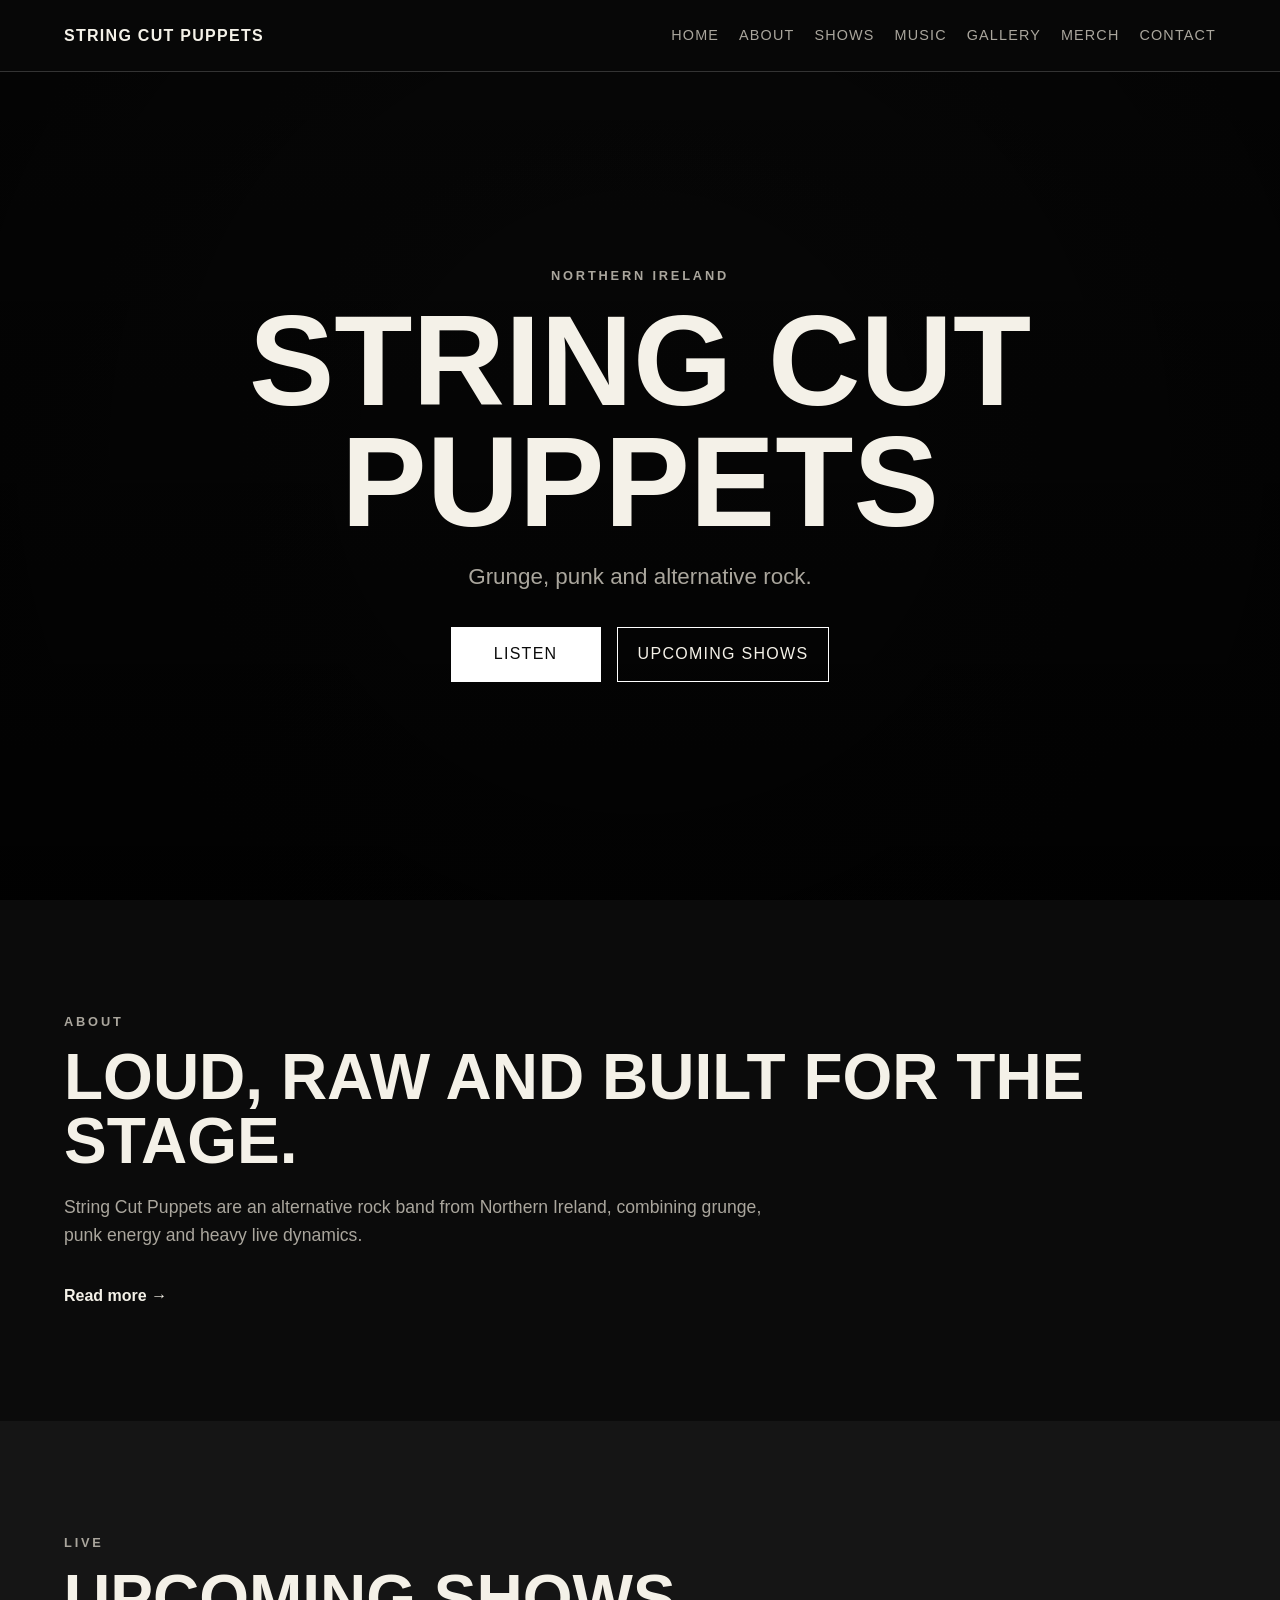
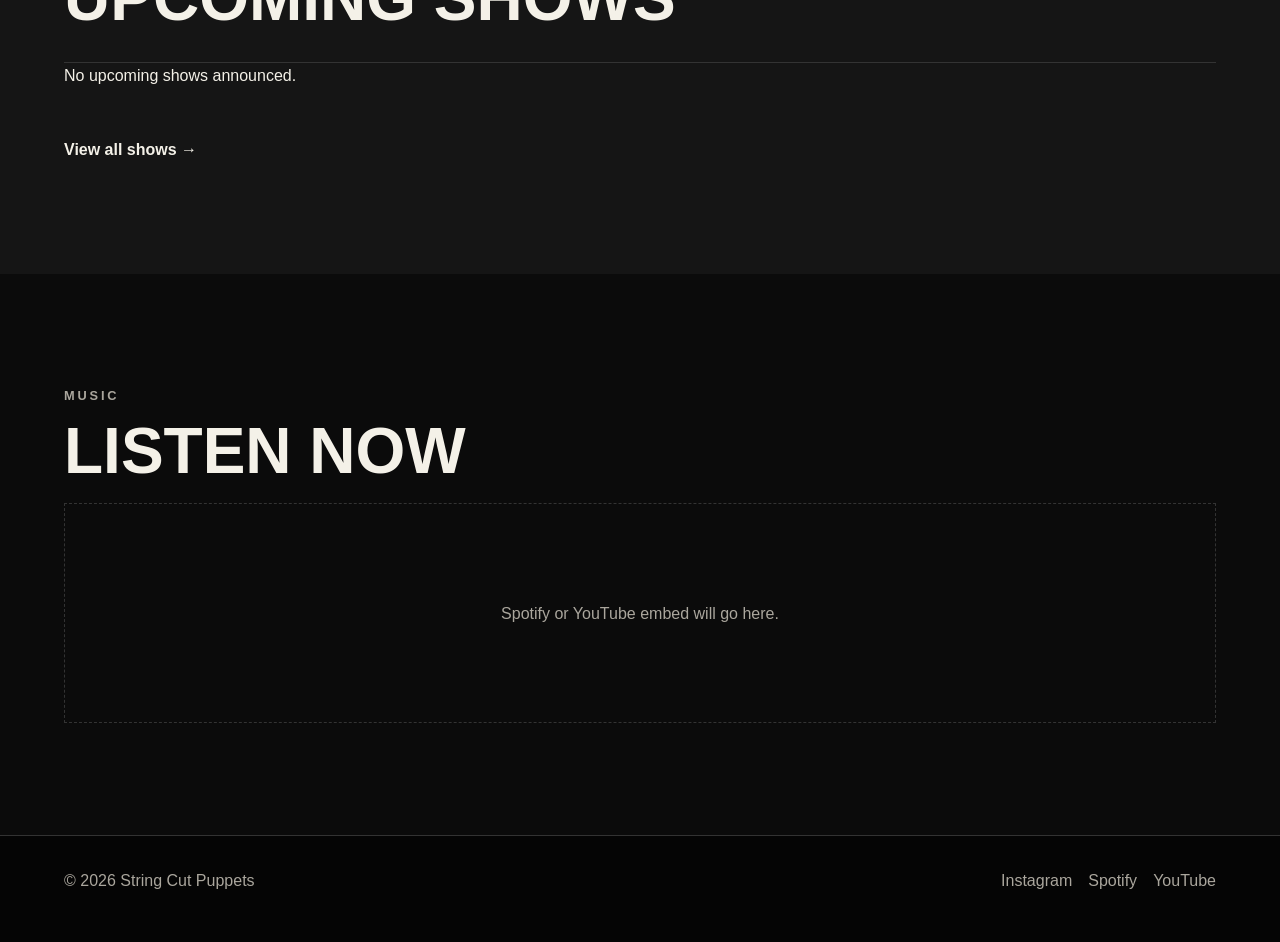
==== index.html @ 91663917 "Add project files." ====
<!DOCTYPE html>
<html lang="en">
<head>
    <meta charset="UTF-8">
    <meta
        name="viewport"
        content="width=device-width, initial-scale=1.0"
    >

    <title>String Cut Puppets</title>

    <meta
        name="description"
        content="Official website of Northern Irish alternative rock band String Cut Puppets."
    >

    <link rel="stylesheet" href="css/main.css">
</head>

<body>
    <div id="site-header"></div>

    <main>
        <section class="hero">
            <div class="hero-overlay"></div>

            <div class="hero-content">
                <p class="eyebrow">Northern Ireland</p>

                <h1>String Cut Puppets</h1>

                <p class="hero-tagline">
                    Grunge, punk and alternative rock.
                </p>

                <div class="hero-actions">
                    <a class="button button-primary" href="music.html">
                        Listen
                    </a>

                    <a class="button button-secondary" href="#upcoming-shows">
                        Upcoming Shows
                    </a>
                </div>
            </div>
        </section>

        <section class="section">
            <div class="section-inner">
                <p class="section-label">About</p>

                <h2>Loud, raw and built for the stage.</h2>

                <p class="section-copy">
                    String Cut Puppets are an alternative rock band from
                    Northern Ireland, combining grunge, punk energy and heavy
                    live dynamics.
                </p>

                <a class="text-link" href="about.html">
                    Read more →
                </a>
            </div>
        </section>

        <section id="upcoming-shows" class="section section-dark">
            <div class="section-inner">
                <p class="section-label">Live</p>
                <h2>Upcoming Shows</h2>

                <div id="gig-list" class="gig-list">
                    <p>Loading shows...</p>
                </div>

                <a class="text-link" href="gigs.html">
                    View all shows →
                </a>
            </div>
        </section>

        <section class="section">
            <div class="section-inner">
                <p class="section-label">Music</p>
                <h2>Listen now</h2>

                <div class="music-placeholder">
                    Spotify or YouTube embed will go here.
                </div>
            </div>
        </section>
    </main>

    <div id="site-footer"></div>

    <script src="js/components.js"></script>
    <script src="js/app.js"></script>
</body>
</html>
---- css/main.css ----
:root {
    --background: #0b0b0b;
    --surface: #151515;
    --text: #f4f1e8;
    --muted: #aaa69d;
    --accent: #ffffff;
    --border: #333333;
    --max-width: 1180px;
}

* {
    box-sizing: border-box;
}

html {
    scroll-behavior: smooth;
}

body {
    margin: 0;
    background: var(--background);
    color: var(--text);
    font-family: Arial, Helvetica, sans-serif;
    line-height: 1.6;
}

a {
    color: inherit;
}

img {
    display: block;
    max-width: 100%;
}

.site-header {
    position: fixed;
    z-index: 20;
    top: 0;
    left: 0;
    width: 100%;
    min-height: 72px;
    padding: 0 5%;
    display: flex;
    align-items: center;
    justify-content: space-between;
    gap: 2rem;
    background: rgba(8, 8, 8, 0.88);
    border-bottom: 1px solid var(--border);
    backdrop-filter: blur(12px);
}

.site-logo {
    font-weight: 800;
    text-decoration: none;
    letter-spacing: 0.08em;
}

.site-nav {
    display: flex;
    gap: 1.25rem;
}

.site-nav a {
    color: var(--muted);
    font-size: 0.9rem;
    text-decoration: none;
    text-transform: uppercase;
    letter-spacing: 0.08em;
}

.site-nav a:hover {
    color: var(--text);
}

.nav-toggle {
    display: none;
}

.hero {
    position: relative;
    min-height: 100vh;
    padding: 8rem 5% 5rem;
    display: grid;
    place-items: center;
    text-align: center;
    background:
        linear-gradient(rgba(0, 0, 0, 0.35), rgba(0, 0, 0, 0.8)),
        url("../images/hero.jpg") center / cover no-repeat;
}

.hero-overlay {
    position: absolute;
    inset: 0;
    background:
        radial-gradient(circle at center, transparent 20%, rgba(0, 0, 0, 0.5));
}

.hero-content {
    position: relative;
    z-index: 1;
    max-width: 900px;
}

.eyebrow,
.section-label {
    color: var(--muted);
    font-size: 0.8rem;
    font-weight: 700;
    text-transform: uppercase;
    letter-spacing: 0.22em;
}

h1,
h2,
p {
    margin-top: 0;
}

h1 {
    margin-bottom: 1rem;
    font-size: clamp(3rem, 10vw, 8rem);
    line-height: 0.95;
    text-transform: uppercase;
}

h2 {
    margin-bottom: 1.25rem;
    font-size: clamp(2rem, 5vw, 4rem);
    line-height: 1;
    text-transform: uppercase;
}

.hero-tagline {
    color: var(--muted);
    font-size: clamp(1rem, 2vw, 1.4rem);
}

.hero-actions {
    margin-top: 2rem;
    display: flex;
    justify-content: center;
    gap: 1rem;
    flex-wrap: wrap;
}

.button {
    min-width: 150px;
    padding: 0.85rem 1.25rem;
    border: 1px solid var(--accent);
    text-decoration: none;
    text-transform: uppercase;
    letter-spacing: 0.08em;
}

.button-primary {
    background: var(--accent);
    color: var(--background);
}

.button-secondary {
    background: transparent;
}

.section {
    padding: 7rem 5%;
}

.section-dark {
    background: var(--surface);
}

.section-inner {
    width: min(100%, var(--max-width));
    margin: 0 auto;
}

.section-copy {
    max-width: 700px;
    color: var(--muted);
    font-size: 1.1rem;
}

.text-link {
    display: inline-block;
    margin-top: 1rem;
    font-weight: 700;
    text-decoration: none;
}

.gig-list {
    margin: 2rem 0;
    border-top: 1px solid var(--border);
}

.gig-card {
    padding: 1.5rem 0;
    display: grid;
    grid-template-columns: 150px 1fr auto;
    align-items: center;
    gap: 1rem;
    border-bottom: 1px solid var(--border);
}

.gig-date,
.gig-location {
    color: var(--muted);
}

.music-placeholder {
    min-height: 220px;
    padding: 2rem;
    display: grid;
    place-items: center;
    color: var(--muted);
    border: 1px dashed var(--border);
}

.site-footer {
    padding: 2rem 5%;
    display: flex;
    justify-content: space-between;
    gap: 1rem;
    background: #050505;
    color: var(--muted);
    border-top: 1px solid var(--border);
}

.footer-links {
    display: flex;
    gap: 1rem;
}

.footer-links a {
    text-decoration: none;
}

@media (max-width: 760px) {
    .site-nav {
        display: none;
    }

    .nav-toggle {
        display: block;
        color: var(--text);
        background: transparent;
        border: 0;
        font-size: 1.5rem;
    }

    .gig-card {
        grid-template-columns: 1fr;
        gap: 0.25rem;
    }

    .site-footer {
        flex-direction: column;
    }
}
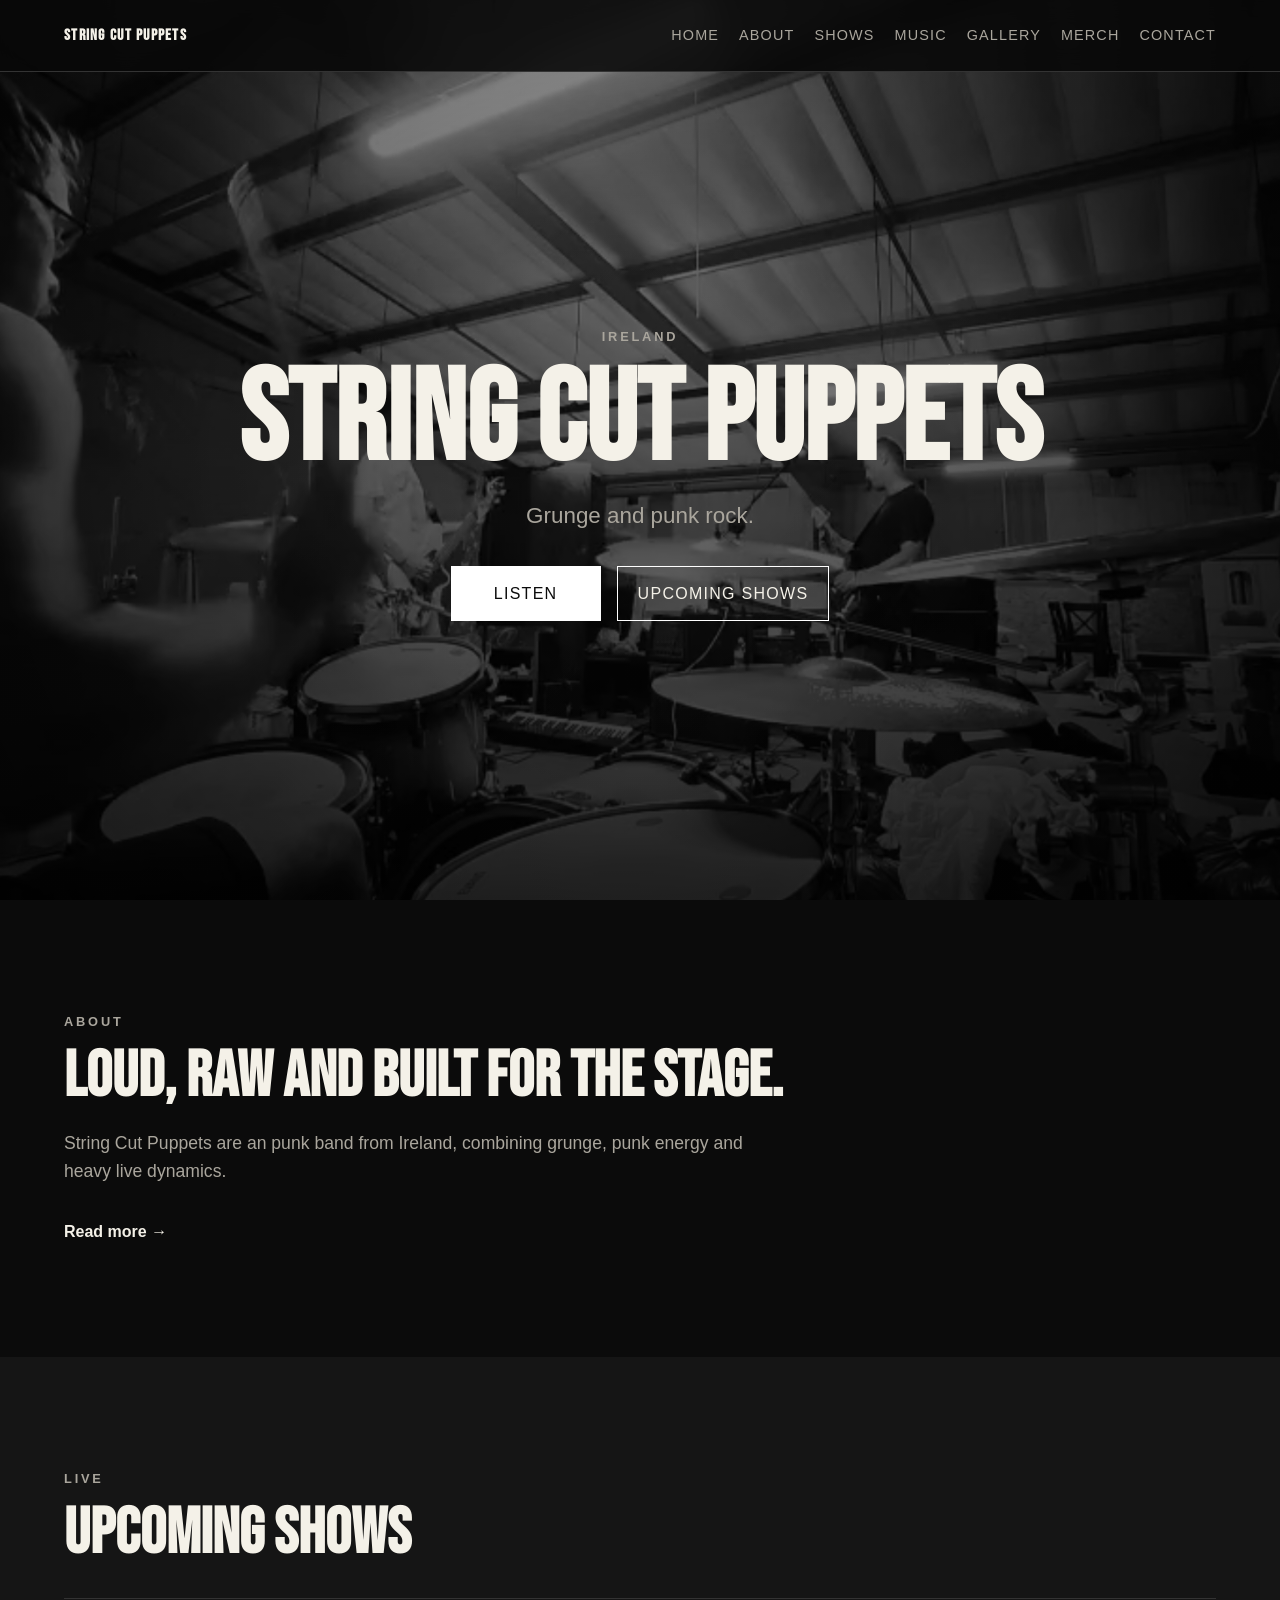
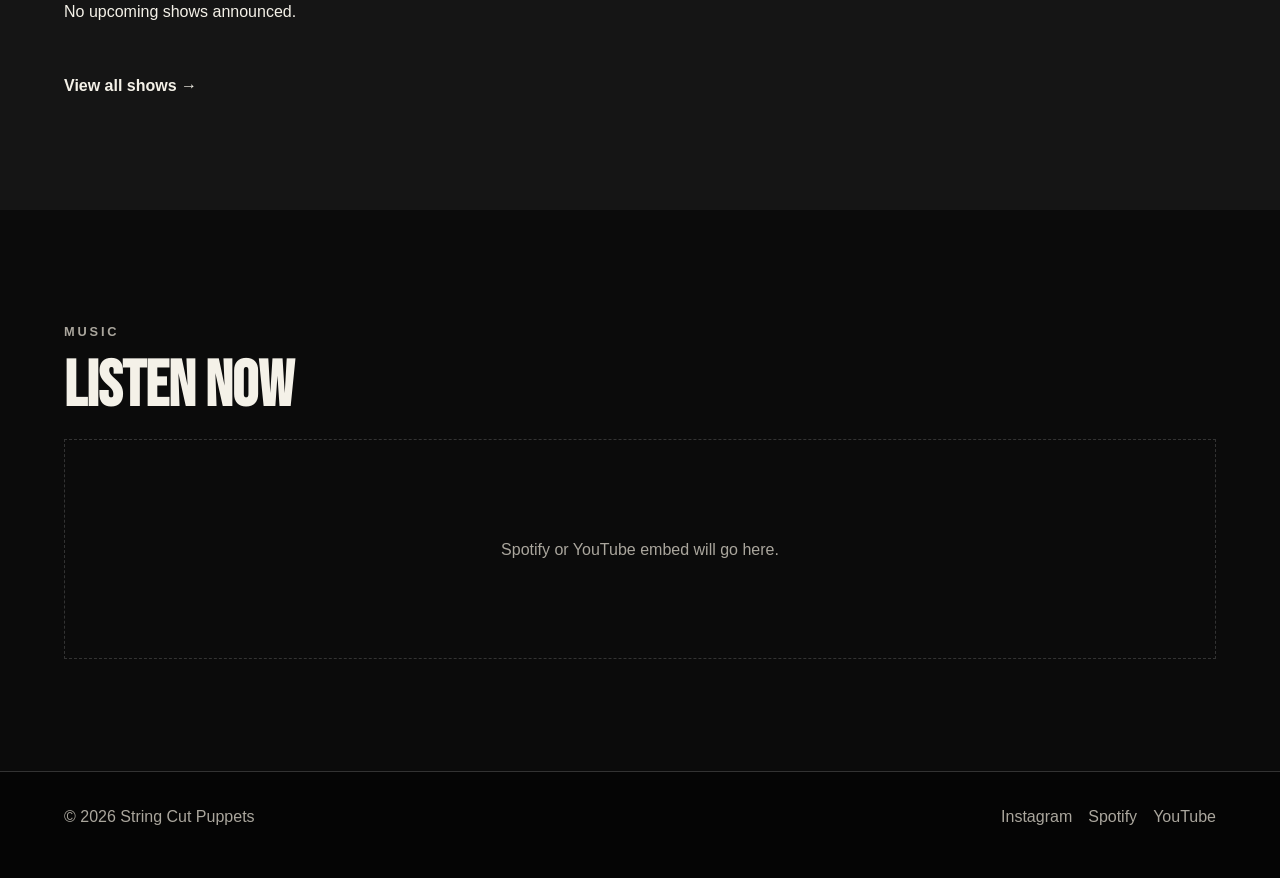
==== commit afee068e: "Updated footer links, added test gig page" ====
--- a/index.html
+++ b/index.html
@@ -2,17 +2,22 @@
 <html lang="en">
 <head>
     <meta charset="UTF-8">
-    <meta
-        name="viewport"
-        content="width=device-width, initial-scale=1.0"
-    >
+    <meta name="viewport"
+          content="width=device-width, initial-scale=1.0">
 
     <title>String Cut Puppets</title>
 
-    <meta
-        name="description"
-        content="Official website of Northern Irish alternative rock band String Cut Puppets."
-    >
+    <meta name="description"
+          content="Official website of Irish punk band String Cut Puppets.">
+
+    <link rel="preconnect" href="https://fonts.googleapis.com">
+
+    <link rel="preconnect"
+          href="https://fonts.gstatic.com"
+          crossorigin>
+
+    <link href="https://fonts.googleapis.com/css2?family=Bebas+Neue&family=Inter:wght@300;400;600;700&display=swap"
+          rel="stylesheet">
 
     <link rel="stylesheet" href="css/main.css">
 </head>
@@ -25,12 +30,12 @@
             <div class="hero-overlay"></div>
 
             <div class="hero-content">
-                <p class="eyebrow">Northern Ireland</p>
+                <p class="eyebrow">Ireland</p>
 
                 <h1>String Cut Puppets</h1>
 
                 <p class="hero-tagline">
-                    Grunge, punk and alternative rock.
+                    Grunge and punk rock.
                 </p>
 
                 <div class="hero-actions">
@@ -52,8 +57,8 @@
                 <h2>Loud, raw and built for the stage.</h2>
 
                 <p class="section-copy">
-                    String Cut Puppets are an alternative rock band from
-                    Northern Ireland, combining grunge, punk energy and heavy
+                    String Cut Puppets are an punk band from
+                    Ireland, combining grunge, punk energy and heavy
                     live dynamics.
                 </p>
 
--- a/css/main.css
+++ b/css/main.css
@@ -6,6 +6,17 @@
     --accent: #ffffff;
     --border: #333333;
     --max-width: 1180px;
+}
+
+body {
+    font-family: 'Inter', sans-serif;
+}
+
+h1,
+h2,
+h3,
+.site-logo {
+    font-family: 'Bebas Neue', sans-serif;
 }
 
 * {
@@ -236,24 +247,83 @@
 }
 
 @media (max-width: 760px) {
+    .site-header {
+        min-height: 64px;
+    }
+
+    .nav-toggle {
+        display: none;
+        width: 28px;
+        padding: 0;
+        background: transparent;
+        border: 0;
+        cursor: pointer;
+        appearance: none;
+    }
+
+        .nav-toggle span {
+            display: block;
+            width: 100%;
+            height: 2px;
+            margin: 5px 0;
+            background: var(--text);
+        }
+
+    .site-nav {
+        position: absolute;
+        top: 100%;
+        left: 0;
+        width: 100%;
+        padding: 1.5rem 5%;
+        display: none;
+        flex-direction: column;
+        gap: 1rem;
+        background: rgba(8, 8, 8, 0.98);
+        border-bottom: 1px solid var(--border);
+    }
+
+        .site-nav.is-open {
+            display: flex;
+        }
+
+        .site-nav a {
+            padding: 0.65rem 0;
+            font-size: 1rem;
+        }
+
+    /* Keep your existing mobile rules below this. */
+}
+@media (max-width: 760px) {
     .site-nav {
         display: none;
     }
 
     .nav-toggle {
         display: block;
-        color: var(--text);
-        background: transparent;
-        border: 0;
-        font-size: 1.5rem;
-    }
-
-    .gig-card {
-        grid-template-columns: 1fr;
-        gap: 0.25rem;
-    }
-
-    .site-footer {
-        flex-direction: column;
-    }
-}+        position: relative;
+        z-index: 30;
+    }
+
+    .site-nav.is-open {
+        display: flex;
+    }
+}
+.page-main {
+    padding-top: 72px;
+}
+
+.page-hero {
+    padding: 8rem 5% 4rem;
+    background: var(--surface);
+    border-bottom: 1px solid var(--border);
+}
+
+    .page-hero h1 {
+        margin-bottom: 1rem;
+        font-size: clamp(4rem, 10vw, 8rem);
+    }
+
+    .page-hero p:last-child {
+        color: var(--muted);
+        font-size: 1.1rem;
+    }
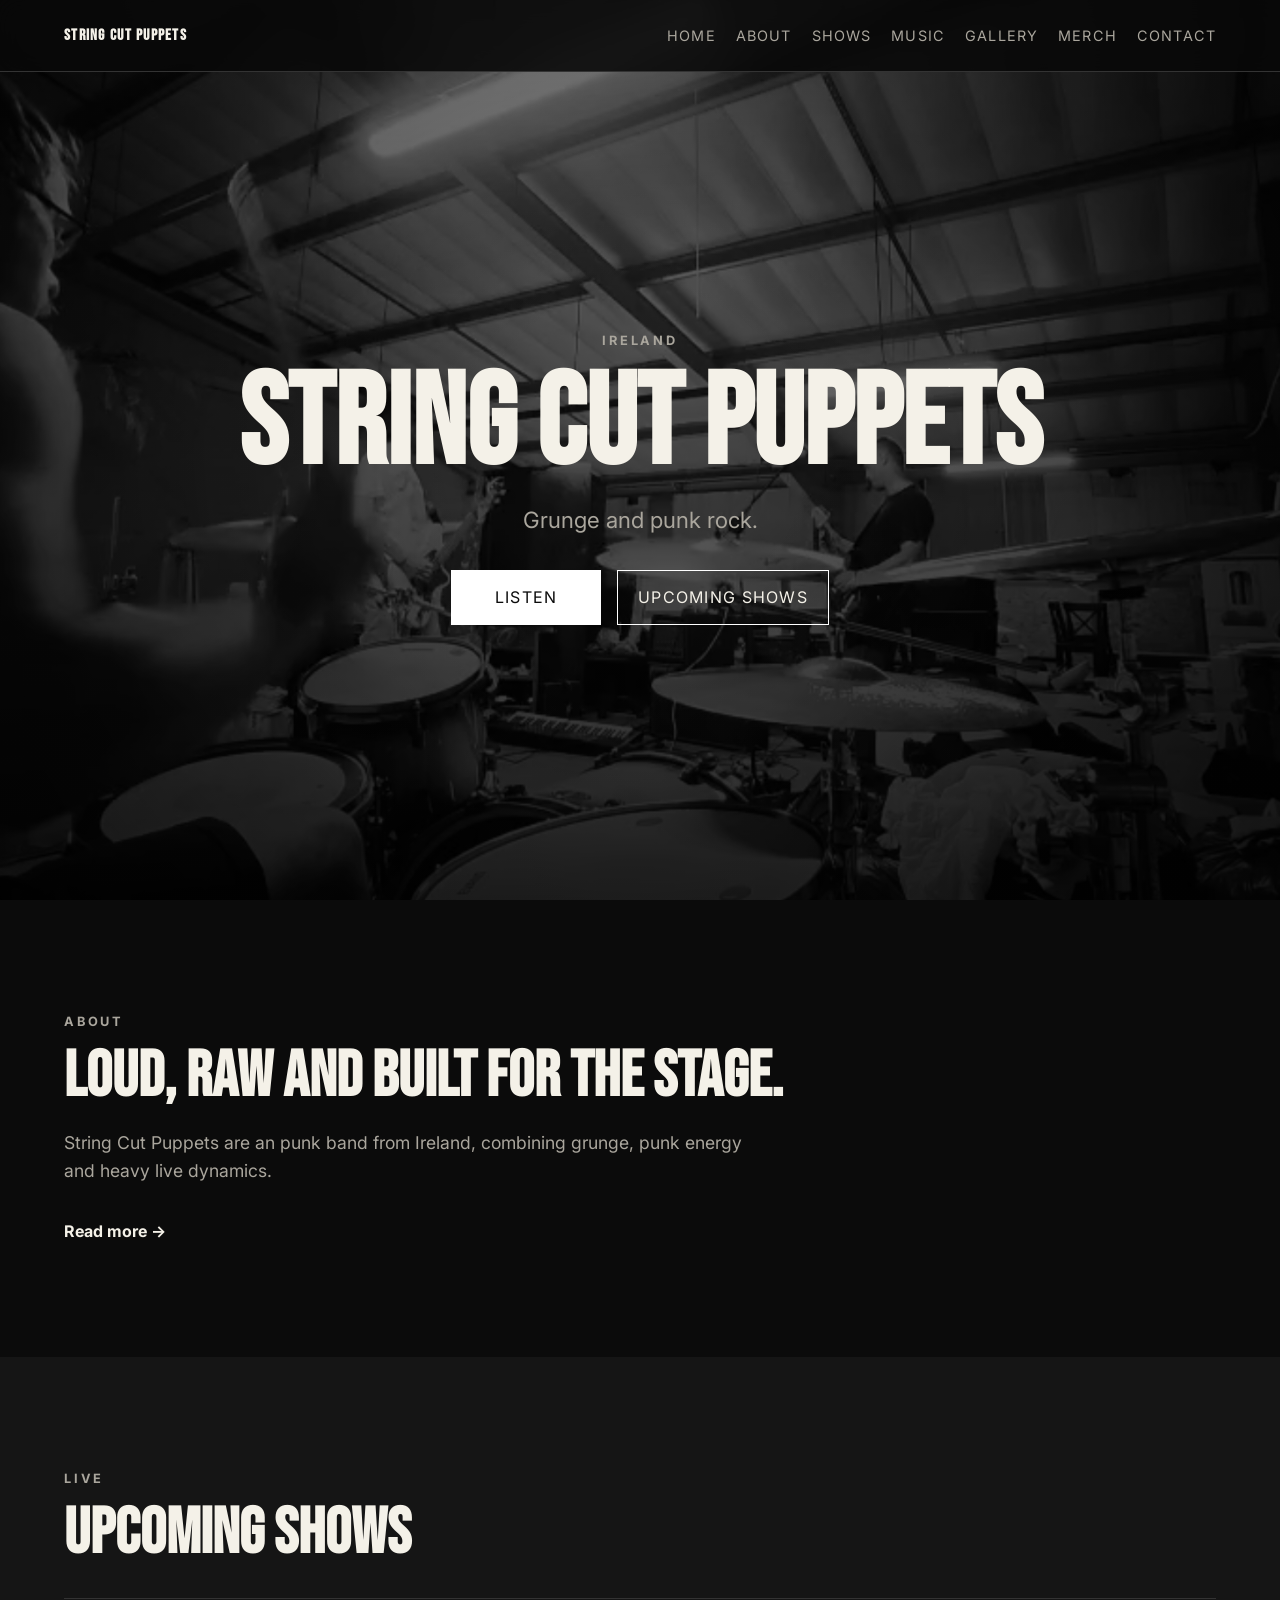
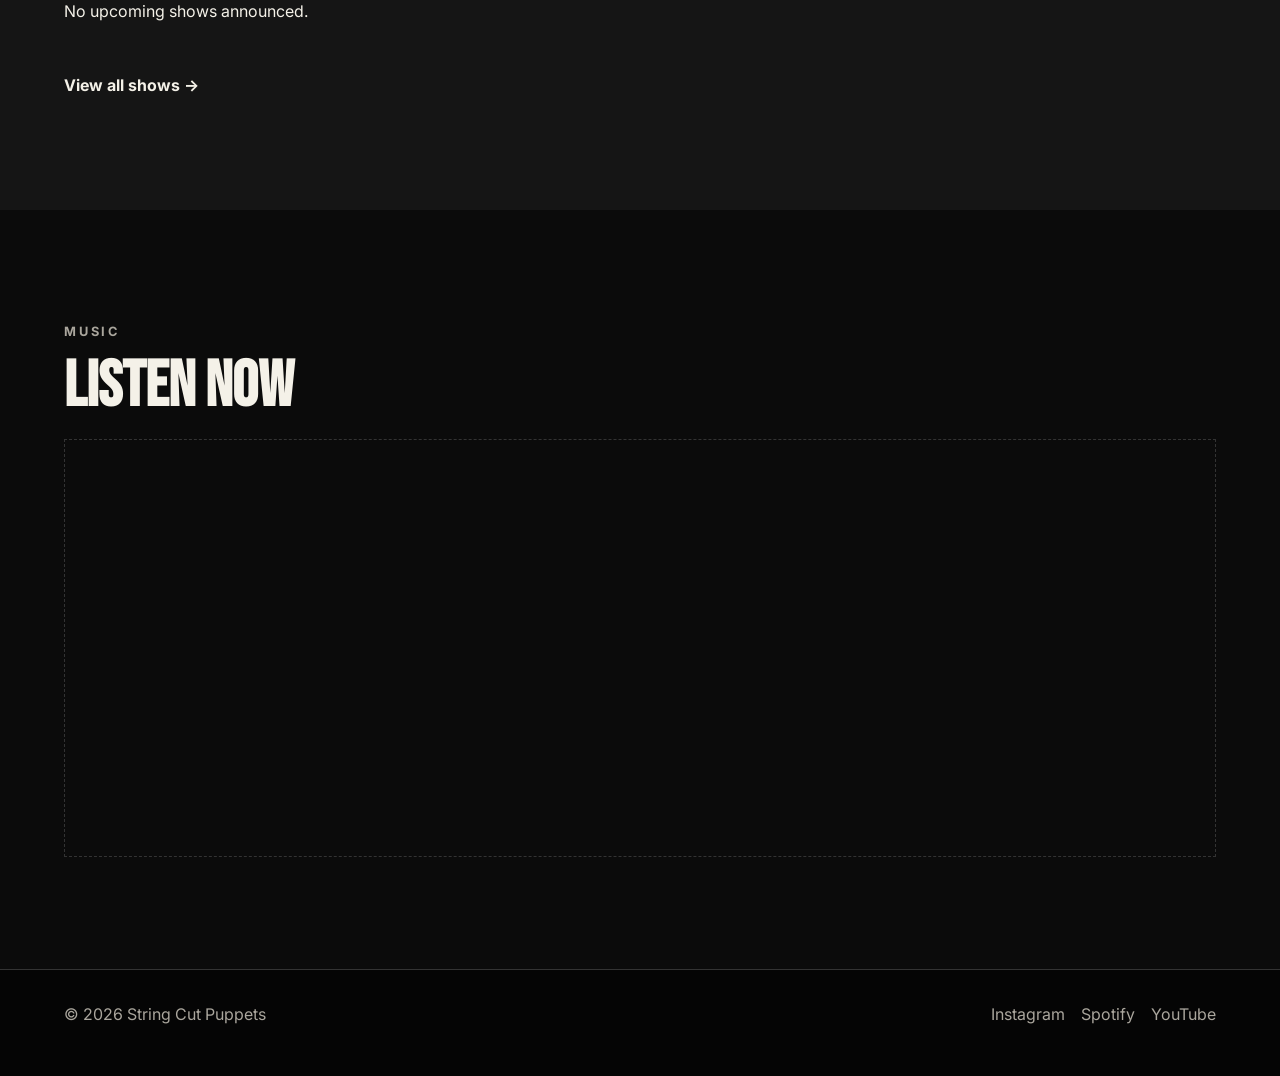
==== commit 1b55e152: "Modified CSS and added embeded spotify player" ====
--- a/index.html
+++ b/index.html
@@ -89,7 +89,7 @@
                 <h2>Listen now</h2>
 
                 <div class="music-placeholder">
-                    Spotify or YouTube embed will go here.
+                    <iframe data-testid="embed-iframe" style="border-radius:12px" src="https://open.spotify.com/embed/artist/1vydKgchlRpZ1zzWzXWOvH?utm_source=generator&si=39608fabc7a044c5" width="100%" height="352" frameBorder="0" allowfullscreen="" allow="autoplay; clipboard-write; encrypted-media; fullscreen; picture-in-picture" loading="lazy"></iframe>
                 </div>
             </div>
         </section>
--- a/css/main.css
+++ b/css/main.css
@@ -6,43 +6,62 @@
     --accent: #ffffff;
     --border: #333333;
     --max-width: 1180px;
+    --header-height: 72px;
+}
+
+* {
+    box-sizing: border-box;
+}
+
+html {
+    scroll-behavior: smooth;
 }
 
 body {
-    font-family: 'Inter', sans-serif;
+    margin: 0;
+    background: var(--background);
+    color: var(--text);
+    font-family: "Inter", sans-serif;
+    line-height: 1.6;
+}
+
+a {
+    color: inherit;
+}
+
+img {
+    display: block;
+    max-width: 100%;
 }
 
 h1,
 h2,
 h3,
 .site-logo {
-    font-family: 'Bebas Neue', sans-serif;
-}
-
-* {
-    box-sizing: border-box;
-}
-
-html {
-    scroll-behavior: smooth;
-}
-
-body {
-    margin: 0;
-    background: var(--background);
-    color: var(--text);
-    font-family: Arial, Helvetica, sans-serif;
-    line-height: 1.6;
-}
-
-a {
-    color: inherit;
-}
-
-img {
-    display: block;
-    max-width: 100%;
-}
+    font-family: "Bebas Neue", sans-serif;
+}
+
+h1,
+h2,
+p {
+    margin-top: 0;
+}
+
+h1 {
+    margin-bottom: 1rem;
+    font-size: clamp(3rem, 10vw, 8rem);
+    line-height: 0.95;
+    text-transform: uppercase;
+}
+
+h2 {
+    margin-bottom: 1.25rem;
+    font-size: clamp(2rem, 5vw, 4rem);
+    line-height: 1;
+    text-transform: uppercase;
+}
+
+/* Header */
 
 .site-header {
     position: fixed;
@@ -50,7 +69,7 @@
     top: 0;
     left: 0;
     width: 100%;
-    min-height: 72px;
+    min-height: var(--header-height);
     padding: 0 5%;
     display: flex;
     align-items: center;
@@ -72,45 +91,63 @@
     gap: 1.25rem;
 }
 
-.site-nav a {
-    color: var(--muted);
-    font-size: 0.9rem;
-    text-decoration: none;
-    text-transform: uppercase;
-    letter-spacing: 0.08em;
-}
-
-.site-nav a:hover {
-    color: var(--text);
-}
+    .site-nav a {
+        color: var(--muted);
+        font-size: 0.9rem;
+        text-decoration: none;
+        text-transform: uppercase;
+        letter-spacing: 0.08em;
+        transition: color 0.2s ease;
+    }
+
+        .site-nav a:hover {
+            color: var(--text);
+        }
+
+/* Mobile menu button */
 
 .nav-toggle {
     display: none;
-}
+    width: 28px;
+    padding: 0;
+    background: transparent;
+    border: 0;
+    cursor: pointer;
+    appearance: none;
+}
+
+    .nav-toggle span {
+        display: block;
+        width: 100%;
+        height: 2px;
+        margin: 5px 0;
+        background: var(--text);
+        transition: transform 0.2s ease, opacity 0.2s ease;
+    }
+
+/* Homepage hero */
 
 .hero {
     position: relative;
     min-height: 100vh;
-    padding: 8rem 5% 5rem;
+    padding: calc(var(--header-height) + 4rem) 5% 5rem;
     display: grid;
     place-items: center;
+    overflow: hidden;
     text-align: center;
-    background:
-        linear-gradient(rgba(0, 0, 0, 0.35), rgba(0, 0, 0, 0.8)),
-        url("../images/hero.jpg") center / cover no-repeat;
+    background: linear-gradient(rgba(0, 0, 0, 0.45), rgba(0, 0, 0, 0.82)), url("../images/hero.jpg") center center / cover no-repeat;
 }
 
 .hero-overlay {
     position: absolute;
     inset: 0;
-    background:
-        radial-gradient(circle at center, transparent 20%, rgba(0, 0, 0, 0.5));
+    background: radial-gradient( circle at center, transparent 20%, rgba(0, 0, 0, 0.5) );
 }
 
 .hero-content {
     position: relative;
     z-index: 1;
-    max-width: 900px;
+    width: min(100%, 900px);
 }
 
 .eyebrow,
@@ -122,26 +159,6 @@
     letter-spacing: 0.22em;
 }
 
-h1,
-h2,
-p {
-    margin-top: 0;
-}
-
-h1 {
-    margin-bottom: 1rem;
-    font-size: clamp(3rem, 10vw, 8rem);
-    line-height: 0.95;
-    text-transform: uppercase;
-}
-
-h2 {
-    margin-bottom: 1.25rem;
-    font-size: clamp(2rem, 5vw, 4rem);
-    line-height: 1;
-    text-transform: uppercase;
-}
-
 .hero-tagline {
     color: var(--muted);
     font-size: clamp(1rem, 2vw, 1.4rem);
@@ -154,6 +171,8 @@
     gap: 1rem;
     flex-wrap: wrap;
 }
+
+/* Buttons */
 
 .button {
     min-width: 150px;
@@ -162,16 +181,62 @@
     text-decoration: none;
     text-transform: uppercase;
     letter-spacing: 0.08em;
-}
+    transition: background-color 0.2s ease, color 0.2s ease, transform 0.2s ease;
+}
+
+    .button:hover {
+        transform: translateY(-2px);
+    }
 
 .button-primary {
     background: var(--accent);
     color: var(--background);
 }
 
+    .button-primary:hover {
+        background: transparent;
+        color: var(--text);
+    }
+
 .button-secondary {
     background: transparent;
 }
+
+    .button-secondary:hover {
+        background: var(--accent);
+        color: var(--background);
+    }
+
+/* Standard page layout */
+
+.page-main {
+    padding-top: var(--header-height);
+}
+
+.page-hero {
+    padding: 6rem 5% 4rem;
+    background: var(--surface);
+    border-bottom: 1px solid var(--border);
+}
+
+    .page-hero .section-inner {
+        width: min(100%, var(--max-width));
+        margin: 0 auto;
+    }
+
+    .page-hero h1 {
+        margin: 0 0 1rem;
+        font-size: clamp(4rem, 10vw, 8rem);
+        line-height: 0.95;
+    }
+
+    .page-hero p:last-child {
+        max-width: 700px;
+        color: var(--muted);
+        font-size: 1.1rem;
+    }
+
+/* Content sections */
 
 .section {
     padding: 7rem 5%;
@@ -198,6 +263,8 @@
     font-weight: 700;
     text-decoration: none;
 }
+
+/* Gigs */
 
 .gig-list {
     margin: 2rem 0;
@@ -218,6 +285,8 @@
     color: var(--muted);
 }
 
+/* Music */
+
 .music-placeholder {
     min-height: 220px;
     padding: 2rem;
@@ -227,6 +296,8 @@
     border: 1px dashed var(--border);
 }
 
+/* Footer */
+
 .site-footer {
     padding: 2rem 5%;
     display: flex;
@@ -242,32 +313,26 @@
     gap: 1rem;
 }
 
-.footer-links a {
-    text-decoration: none;
-}
+    .footer-links a {
+        text-decoration: none;
+    }
+
+/* Mobile */
 
 @media (max-width: 760px) {
+    :root {
+        --header-height: 64px;
+    }
+
     .site-header {
-        min-height: 64px;
+        min-height: var(--header-height);
     }
 
     .nav-toggle {
-        display: none;
-        width: 28px;
-        padding: 0;
-        background: transparent;
-        border: 0;
-        cursor: pointer;
-        appearance: none;
-    }
-
-        .nav-toggle span {
-            display: block;
-            width: 100%;
-            height: 2px;
-            margin: 5px 0;
-            background: var(--text);
-        }
+        display: block;
+        position: relative;
+        z-index: 30;
+    }
 
     .site-nav {
         position: absolute;
@@ -291,39 +356,30 @@
             font-size: 1rem;
         }
 
-    /* Keep your existing mobile rules below this. */
-}
-@media (max-width: 760px) {
-    .site-nav {
-        display: none;
-    }
-
-    .nav-toggle {
-        display: block;
-        position: relative;
-        z-index: 30;
-    }
-
-    .site-nav.is-open {
-        display: flex;
-    }
-}
-.page-main {
-    padding-top: 72px;
-}
-
-.page-hero {
-    padding: 8rem 5% 4rem;
-    background: var(--surface);
-    border-bottom: 1px solid var(--border);
-}
-
-    .page-hero h1 {
-        margin-bottom: 1rem;
-        font-size: clamp(4rem, 10vw, 8rem);
-    }
-
-    .page-hero p:last-child {
-        color: var(--muted);
-        font-size: 1.1rem;
-    }
+    .hero {
+        min-height: 100svh;
+        padding: calc(var(--header-height) + 3rem) 1.25rem 3rem;
+        background-position: 25% center;
+    }
+
+        .hero h1 {
+            font-size: clamp(3.5rem, 18vw, 6rem);
+        }
+
+    .page-hero {
+        padding: 4rem 5% 3rem;
+    }
+
+    .section {
+        padding: 4.5rem 5%;
+    }
+
+    .gig-card {
+        grid-template-columns: 1fr;
+        gap: 0.25rem;
+    }
+
+    .site-footer {
+        flex-direction: column;
+    }
+}
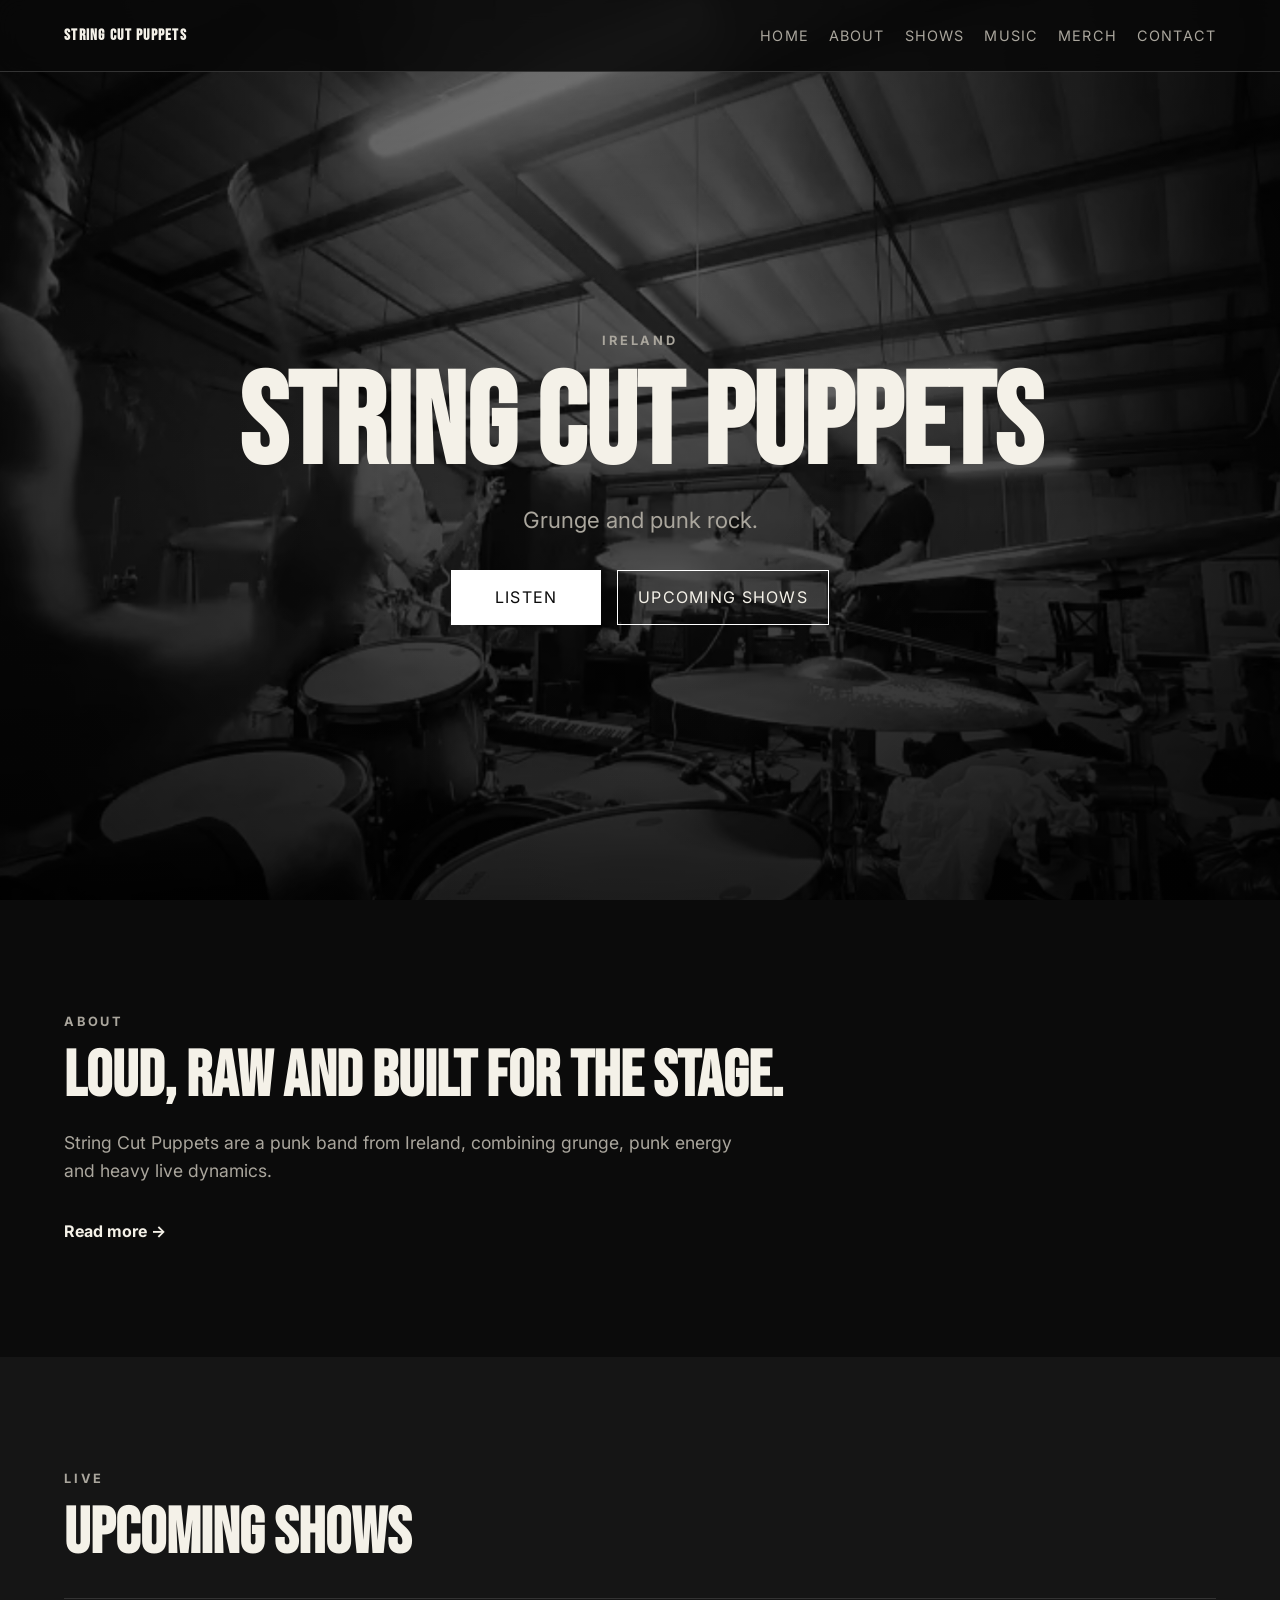
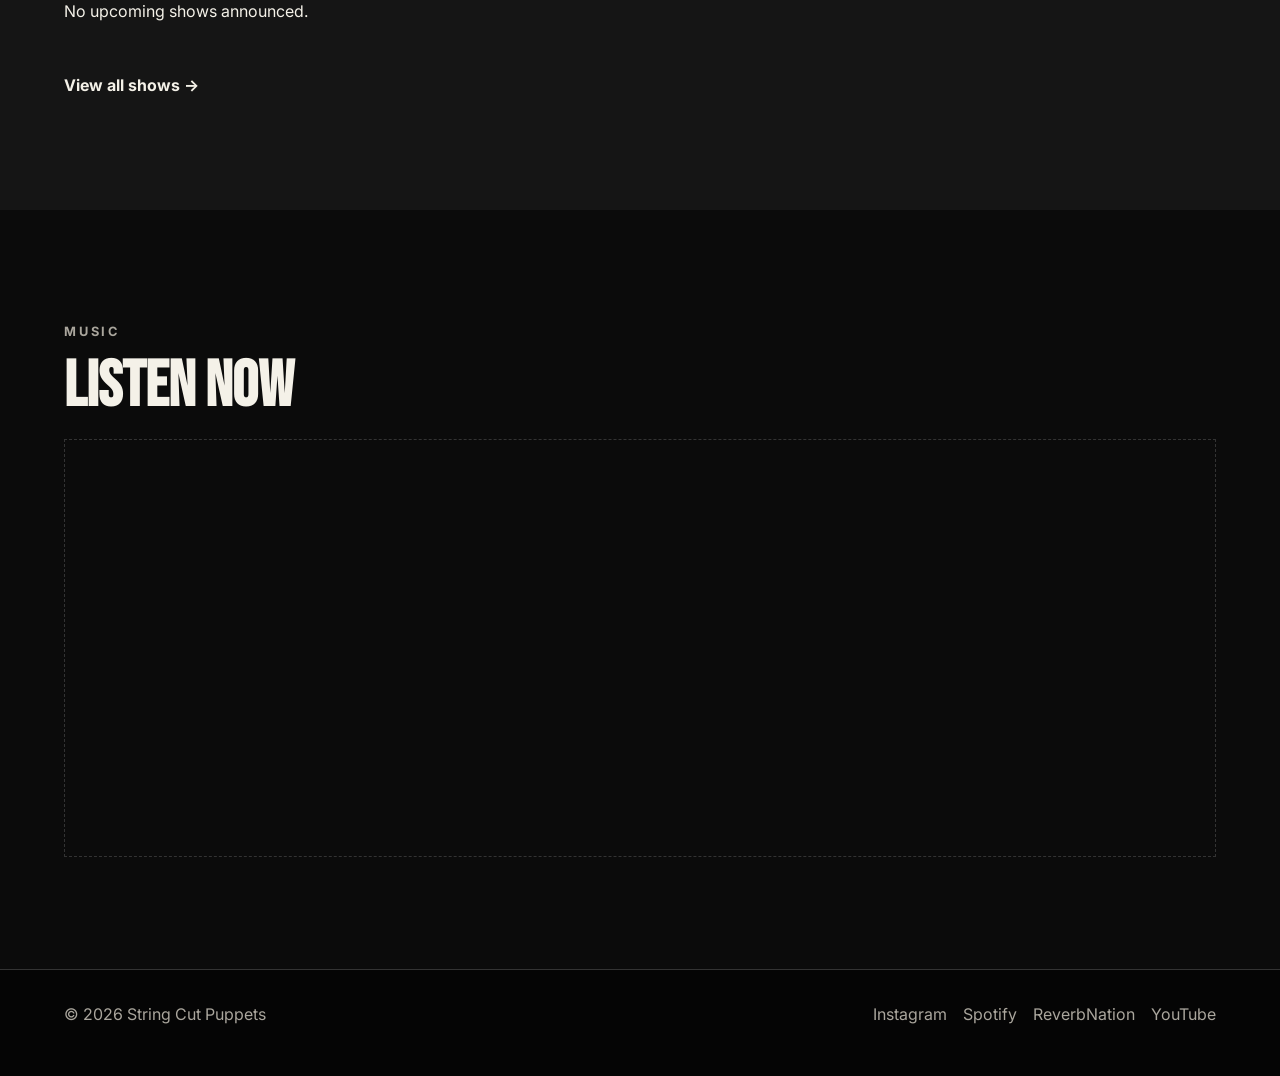
==== commit a13f35a1: "Changed the main page and links." ====
--- a/index.html
+++ b/index.html
@@ -2,6 +2,7 @@
 <html lang="en">
 <head>
     <meta charset="UTF-8">
+
     <meta name="viewport"
           content="width=device-width, initial-scale=1.0">
 
@@ -26,7 +27,7 @@
     <div id="site-header"></div>
 
     <main>
-        <section class="hero">
+        <section id="home" class="hero">
             <div class="hero-overlay"></div>
 
             <div class="hero-content">
@@ -39,27 +40,26 @@
                 </p>
 
                 <div class="hero-actions">
-                    <a class="button button-primary" href="music.html">
+                    <a class="button button-primary" href="#music">
                         Listen
                     </a>
 
-                    <a class="button button-secondary" href="#upcoming-shows">
+                    <a class="button button-secondary" href="#shows">
                         Upcoming Shows
                     </a>
                 </div>
             </div>
         </section>
 
-        <section class="section">
+        <section id="about" class="section">
             <div class="section-inner">
                 <p class="section-label">About</p>
 
                 <h2>Loud, raw and built for the stage.</h2>
 
                 <p class="section-copy">
-                    String Cut Puppets are an punk band from
-                    Ireland, combining grunge, punk energy and heavy
-                    live dynamics.
+                    String Cut Puppets are a punk band from Ireland,
+                    combining grunge, punk energy and heavy live dynamics.
                 </p>
 
                 <a class="text-link" href="about.html">
@@ -68,9 +68,10 @@
             </div>
         </section>
 
-        <section id="upcoming-shows" class="section section-dark">
+        <section id="shows" class="section section-dark">
             <div class="section-inner">
                 <p class="section-label">Live</p>
+
                 <h2>Upcoming Shows</h2>
 
                 <div id="gig-list" class="gig-list">
@@ -83,13 +84,22 @@
             </div>
         </section>
 
-        <section class="section">
+        <section id="music" class="section">
             <div class="section-inner">
                 <p class="section-label">Music</p>
+
                 <h2>Listen now</h2>
 
                 <div class="music-placeholder">
-                    <iframe data-testid="embed-iframe" style="border-radius:12px" src="https://open.spotify.com/embed/artist/1vydKgchlRpZ1zzWzXWOvH?utm_source=generator&si=39608fabc7a044c5" width="100%" height="352" frameBorder="0" allowfullscreen="" allow="autoplay; clipboard-write; encrypted-media; fullscreen; picture-in-picture" loading="lazy"></iframe>
+                    <iframe data-testid="embed-iframe"
+                            style="border-radius: 12px;"
+                            src="https://open.spotify.com/embed/artist/1vydKgchlRpZ1zzWzXWOvH?utm_source=generator&si=39608fabc7a044c5"
+                            width="100%"
+                            height="352"
+                            frameborder="0"
+                            allowfullscreen
+                            allow="autoplay; clipboard-write; encrypted-media; fullscreen; picture-in-picture"
+                            loading="lazy"></iframe>
                 </div>
             </div>
         </section>
